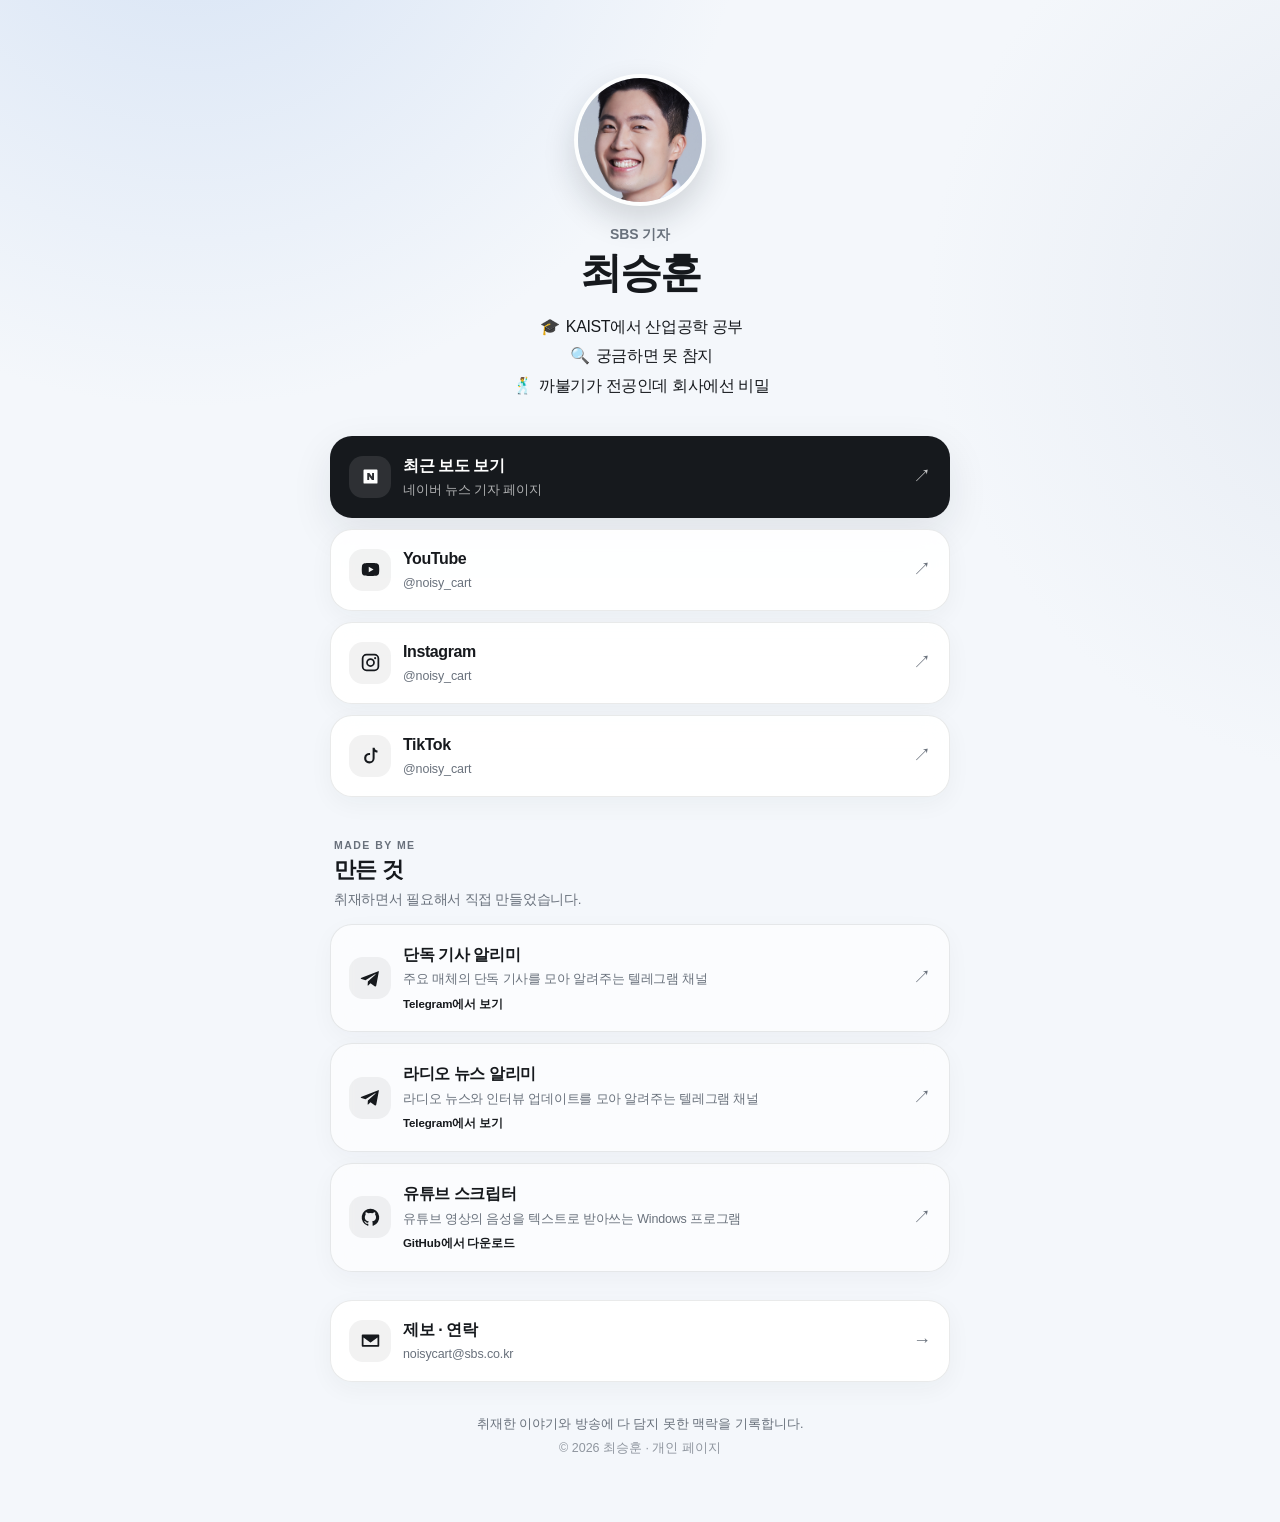
==== index.html @ fb5cbf2c "Update index.html" ====
<!doctype html>
<html lang="ko">
<head>
  <meta charset="utf-8">
  <meta name="viewport" content="width=device-width, initial-scale=1, viewport-fit=cover">
  <title>최승훈 | SBS 기자</title>
  <meta name="description" content="SBS 기자 최승훈의 개인 페이지입니다. 최근 보도와 소셜 채널, 직접 만든 도구, 제보·연락처를 한곳에 모았습니다.">
  <meta name="theme-color" content="#f4f7fb">

  <meta property="og:type" content="website">
  <meta property="og:title" content="최승훈 | SBS 기자">
  <meta property="og:description" content="KAIST에서 산업공학 공부. 궁금하면 못 참지.">
  <meta property="og:url" content="https://choiseunghoon.com/">
  <meta property="og:image" content="https://choiseunghoon.com/assets/avatar-square.jpg">

  <meta name="twitter:card" content="summary">
  <meta name="twitter:title" content="최승훈 | SBS 기자">
  <meta name="twitter:description" content="KAIST에서 산업공학 공부. 궁금하면 못 참지.">
  <meta name="twitter:image" content="https://choiseunghoon.com/assets/avatar-square.jpg">

  <link rel="icon" href="assets/favicon.png" type="image/png">
  <link rel="canonical" href="https://choiseunghoon.com/">
  <link rel="stylesheet" href="styles.css?v=20260920-1">
</head>
<body>
  <main class="shell">
    <section class="profile" aria-labelledby="page-title">
      <img class="profile-photo" src="assets/profile.jpg" alt="최승훈 기자 프로필 사진" width="160" height="200">
      <p class="eyebrow">SBS 기자</p>
      <h1 id="page-title">최승훈</h1>
      <div class="bio" aria-label="소개">
        <p><span aria-hidden="true">🎓</span> KAIST에서 산업공학 공부</p>
        <p><span aria-hidden="true">🔍</span> 궁금하면 못 참지</p>
        <p><span aria-hidden="true">🕺</span> 까불기가 전공인데 회사에선 비밀</p>
      </div>
    </section>

    <nav class="links" aria-label="주요 링크">
      <a class="link-card primary" href="https://naver.me/GTSCk0RT" target="_blank" rel="noopener noreferrer">
        <span class="icon" aria-hidden="true">
          <svg viewBox="0 0 24 24"><path d="M5 4h14a1 1 0 0 1 1 1v14a1 1 0 0 1-1 1H5a1 1 0 0 1-1-1V5a1 1 0 0 1 1-1Zm3.3 4v8h2.2v-4.3L13.6 16H16V8h-2.2v4.3L10.7 8H8.3Z"/></svg>
        </span>
        <span class="link-copy">
          <strong>최근 보도 보기</strong>
          <small>네이버 뉴스 기자 페이지</small>
        </span>
        <span class="arrow" aria-hidden="true">↗</span>
      </a>

      <a class="link-card" href="https://www.youtube.com/@noisy_cart" target="_blank" rel="noopener noreferrer">
        <span class="icon" aria-hidden="true">
          <svg viewBox="0 0 24 24"><path d="M21.6 7.2a2.9 2.9 0 0 0-2-2C17.8 4.7 12 4.7 12 4.7s-5.8 0-7.6.5a2.9 2.9 0 0 0-2 2A30 30 0 0 0 2 12a30 30 0 0 0 .4 4.8 2.9 2.9 0 0 0 2 2c1.8.5 7.6.5 7.6.5s5.8 0 7.6-.5a2.9 2.9 0 0 0 2-2A30 30 0 0 0 22 12a30 30 0 0 0-.4-4.8ZM10 15.2V8.8l5.5 3.2L10 15.2Z"/></svg>
        </span>
        <span class="link-copy">
          <strong>YouTube</strong>
          <small>@noisy_cart</small>
        </span>
        <span class="arrow" aria-hidden="true">↗</span>
      </a>

      <a class="link-card" href="https://www.instagram.com/noisy_cart" target="_blank" rel="noopener noreferrer">
        <span class="icon" aria-hidden="true">
          <svg viewBox="0 0 24 24"><path d="M7.5 2h9A5.5 5.5 0 0 1 22 7.5v9a5.5 5.5 0 0 1-5.5 5.5h-9A5.5 5.5 0 0 1 2 16.5v-9A5.5 5.5 0 0 1 7.5 2Zm0 2A3.5 3.5 0 0 0 4 7.5v9A3.5 3.5 0 0 0 7.5 20h9a3.5 3.5 0 0 0 3.5-3.5v-9A3.5 3.5 0 0 0 16.5 4h-9ZM12 7a5 5 0 1 1 0 10 5 5 0 0 1 0-10Zm0 2a3 3 0 1 0 0 6 3 3 0 0 0 0-6Zm5.3-3.2a1.2 1.2 0 1 1 0 2.4 1.2 1.2 0 0 1 0-2.4Z"/></svg>
        </span>
        <span class="link-copy">
          <strong>Instagram</strong>
          <small>@noisy_cart</small>
        </span>
        <span class="arrow" aria-hidden="true">↗</span>
      </a>

      <a class="link-card" href="https://www.tiktok.com/@noisy_cart" target="_blank" rel="noopener noreferrer">
        <span class="icon" aria-hidden="true">
          <svg viewBox="0 0 24 24"><path d="M14.5 3h2.2c.3 1.7 1.3 3 3.3 3.4v2.3a8 8 0 0 1-3.3-1.1V15a6 6 0 1 1-5.2-5.9v2.4a3.6 3.6 0 1 0 2.9 3.5V3h.1Z"/></svg>
        </span>
        <span class="link-copy">
          <strong>TikTok</strong>
          <small>@noisy_cart</small>
        </span>
        <span class="arrow" aria-hidden="true">↗</span>
      </a>
    </nav>

    <section class="projects" aria-labelledby="projects-title">
      <div class="section-heading">
        <p class="section-kicker">MADE BY ME</p>
        <h2 id="projects-title">만든 것</h2>
        <p>취재하면서 필요해서 직접 만들었습니다.</p>
      </div>

      <div class="project-list">
        <a class="project-card" href="https://t.me/exclusive_alert" target="_blank" rel="noopener noreferrer">
          <span class="project-icon telegram" aria-hidden="true">
            <svg viewBox="0 0 24 24"><path d="M21.7 3.4 18.6 20c-.2 1.2-.9 1.5-1.9.9l-4.7-3.5-2.3 2.2c-.3.3-.5.5-1 .5l.3-4.8 8.8-7.9c.4-.3-.1-.5-.6-.2L6.3 14 1.6 12.5c-1-.3-1-1 .2-1.5L20.2 3.9c.9-.3 1.7.2 1.5-.5Z"/></svg>
          </span>
          <span class="project-copy">
            <strong>단독 기사 알리미</strong>
            <small>주요 매체의 단독 기사를 모아 알려주는 텔레그램 채널</small>
            <em>Telegram에서 보기</em>
          </span>
          <span class="arrow" aria-hidden="true">↗</span>
        </a>

        <a class="project-card" href="https://t.me/radionewsalert" target="_blank" rel="noopener noreferrer">
          <span class="project-icon telegram" aria-hidden="true">
            <svg viewBox="0 0 24 24"><path d="M21.7 3.4 18.6 20c-.2 1.2-.9 1.5-1.9.9l-4.7-3.5-2.3 2.2c-.3.3-.5.5-1 .5l.3-4.8 8.8-7.9c.4-.3-.1-.5-.6-.2L6.3 14 1.6 12.5c-1-.3-1-1 .2-1.5L20.2 3.9c.9-.3 1.7.2 1.5-.5Z"/></svg>
          </span>
          <span class="project-copy">
            <strong>라디오 뉴스 알리미</strong>
            <small>라디오 뉴스와 인터뷰 업데이트를 모아 알려주는 텔레그램 채널</small>
            <em>Telegram에서 보기</em>
          </span>
          <span class="arrow" aria-hidden="true">↗</span>
        </a>

        <a class="project-card" href="https://github.com/noisycart/youtube-stt-releases/releases/latest" target="_blank" rel="noopener noreferrer">
          <span class="project-icon" aria-hidden="true">
            <svg viewBox="0 0 24 24"><path d="M12 2a10 10 0 0 0-3.2 19.5c.5.1.7-.2.7-.5v-1.9c-2.8.6-3.4-1.2-3.4-1.2-.5-1.1-1.1-1.4-1.1-1.4-.9-.6.1-.6.1-.6 1 0 1.5 1 1.5 1 .9 1.5 2.3 1.1 2.9.8.1-.6.3-1.1.6-1.3-2.2-.3-4.6-1.1-4.6-4.9 0-1.1.4-2 1-2.7-.1-.3-.4-1.3.1-2.7 0 0 .8-.3 2.8 1a9.6 9.6 0 0 1 5 0c1.9-1.3 2.8-1 2.8-1 .5 1.4.2 2.4.1 2.7.7.7 1 1.6 1 2.7 0 3.8-2.3 4.6-4.6 4.9.4.3.7.9.7 1.8V21c0 .3.2.6.7.5A10 10 0 0 0 12 2Z"/></svg>
          </span>
          <span class="project-copy">
            <strong>유튜브 스크립터</strong>
            <small>유튜브 영상의 음성을 텍스트로 받아쓰는 Windows 프로그램</small>
            <em>GitHub에서 다운로드</em>
          </span>
          <span class="arrow" aria-hidden="true">↗</span>
        </a>
      </div>
    </section>

    <nav class="links contact-links" aria-label="연락">
      <a class="link-card contact" href="mailto:noisycart@sbs.co.kr?subject=%EC%A0%9C%EB%B3%B4%C2%B7%EC%97%B0%EB%9D%BD">
        <span class="icon" aria-hidden="true">
          <svg viewBox="0 0 24 24"><path d="M3 5h18a1 1 0 0 1 1 1v12a1 1 0 0 1-1 1H3a1 1 0 0 1-1-1V6a1 1 0 0 1 1-1Zm9 7.1L5.2 7h13.6L12 12.1ZM4 17h16V8.6l-7.4 5.5a1 1 0 0 1-1.2 0L4 8.6V17Z"/></svg>
        </span>
        <span class="link-copy">
          <strong>제보 · 연락</strong>
          <small>noisycart@sbs.co.kr</small>
        </span>
        <span class="arrow" aria-hidden="true">→</span>
      </a>
    </nav>

    <footer>
      <p>취재한 이야기와 방송에 다 담지 못한 맥락을 기록합니다.</p>
      <p class="fine">© 2026 최승훈 · 개인 페이지</p>
    </footer>
  </main>
</body>
</html>
---- styles.css ----
/* choiseunghoon.com — mobile-first, no external dependencies */
:root {
  --bg: #f4f7fb;
  --surface: rgba(255, 255, 255, 0.92);
  --surface-soft: rgba(255, 255, 255, 0.62);
  --text: #16191d;
  --muted: #69717c;
  --line: rgba(18, 24, 31, 0.09);
  --shadow: 0 14px 42px rgba(24, 34, 48, 0.09);
  --shadow-hover: 0 18px 50px rgba(24, 34, 48, 0.13);
  --radius: 22px;
  --accent: #16191d;
}

* { box-sizing: border-box; }

html {
  -webkit-text-size-adjust: 100%;
  scroll-behavior: smooth;
}

body {
  margin: 0;
  min-height: 100vh;
  color: var(--text);
  background:
    radial-gradient(circle at 15% -10%, rgba(189, 210, 239, 0.55), transparent 35rem),
    radial-gradient(circle at 110% 20%, rgba(225, 231, 240, 0.8), transparent 30rem),
    var(--bg);
  font-family:
    Pretendard, -apple-system, BlinkMacSystemFont, "Apple SD Gothic Neo",
    "Noto Sans KR", "Segoe UI", Roboto, Helvetica, Arial, sans-serif;
  line-height: 1.55;
}

a {
  color: inherit;
  text-decoration: none;
}

.shell {
  width: min(100% - 32px, 620px);
  margin: 0 auto;
  padding: max(44px, env(safe-area-inset-top)) 0 max(36px, env(safe-area-inset-bottom));
}

.profile {
  text-align: center;
  padding: 6px 6px 26px;
}

.profile-photo {
  display: block;
  width: 118px;
  height: 118px;
  margin: 0 auto 18px;
  object-fit: cover;
  object-position: 50% 34%;
  border-radius: 50%;
  border: 4px solid rgba(255, 255, 255, 0.95);
  box-shadow: 0 14px 32px rgba(21, 29, 40, 0.16);
  background: #dfe5ee;
}

.eyebrow {
  margin: 0 0 3px;
  color: var(--muted);
  font-size: 14px;
  font-weight: 700;
  letter-spacing: -0.01em;
}

h1 {
  margin: 0;
  font-size: clamp(31px, 9vw, 42px);
  line-height: 1.14;
  letter-spacing: -0.045em;
}

.bio {
  margin-top: 18px;
  font-size: 15.5px;
  letter-spacing: -0.025em;
}

.bio p {
  margin: 5px 0;
}

.bio span {
  display: inline-block;
  width: 1.55em;
  text-align: center;
}

.links {
  display: grid;
  gap: 11px;
}

.link-card {
  display: grid;
  grid-template-columns: 42px minmax(0, 1fr) 24px;
  align-items: center;
  gap: 12px;
  min-height: 78px;
  padding: 14px 16px;
  border: 1px solid var(--line);
  border-radius: var(--radius);
  background: var(--surface);
  box-shadow: 0 7px 24px rgba(28, 38, 50, 0.045);
  backdrop-filter: blur(14px);
  -webkit-backdrop-filter: blur(14px);
  transition: transform 160ms ease, box-shadow 160ms ease, border-color 160ms ease;
}

.link-card:hover,
.link-card:focus-visible,
.project-card:hover,
.project-card:focus-visible {
  transform: translateY(-2px);
  box-shadow: var(--shadow-hover);
  border-color: rgba(18, 24, 31, 0.16);
  outline: none;
}

.link-card.primary {
  background: var(--accent);
  color: white;
  border-color: transparent;
  box-shadow: var(--shadow);
}

.link-card.primary small {
  color: rgba(255, 255, 255, 0.66);
}

.icon,
.project-icon {
  display: grid;
  place-items: center;
  width: 42px;
  height: 42px;
  border-radius: 14px;
  background: rgba(22, 25, 29, 0.055);
}

.primary .icon {
  background: rgba(255, 255, 255, 0.1);
}

.icon svg,
.project-icon svg {
  width: 21px;
  height: 21px;
  fill: currentColor;
}

.link-copy,
.project-copy {
  min-width: 0;
}

.link-copy strong,
.link-copy small {
  display: block;
  overflow: hidden;
  text-overflow: ellipsis;
  white-space: nowrap;
}

.link-copy strong {
  font-size: 16px;
  font-weight: 760;
  letter-spacing: -0.025em;
}

.link-copy small {
  margin-top: 2px;
  color: var(--muted);
  font-size: 12.5px;
  letter-spacing: -0.01em;
}

.arrow {
  justify-self: end;
  color: var(--muted);
  font-size: 18px;
  transition: transform 160ms ease;
}

.primary .arrow {
  color: rgba(255, 255, 255, 0.75);
}

.link-card:hover .arrow,
.link-card:focus-visible .arrow,
.project-card:hover .arrow,
.project-card:focus-visible .arrow {
  transform: translate(2px, -1px);
}

/* Projects */
.projects {
  margin-top: 34px;
}

.section-heading {
  padding: 0 4px 13px;
}

.section-kicker {
  margin: 0 0 3px;
  color: var(--muted);
  font-size: 10.5px;
  font-weight: 800;
  letter-spacing: 0.14em;
}

.section-heading h2 {
  margin: 0;
  font-size: 22px;
  line-height: 1.25;
  letter-spacing: -0.035em;
}

.section-heading > p:last-child {
  margin: 6px 0 0;
  color: var(--muted);
  font-size: 13.5px;
  letter-spacing: -0.02em;
}

.project-list {
  display: grid;
  gap: 11px;
}

.project-card {
  display: grid;
  grid-template-columns: 42px minmax(0, 1fr) 24px;
  align-items: center;
  gap: 12px;
  padding: 16px;
  border: 1px solid var(--line);
  border-radius: var(--radius);
  background: var(--surface-soft);
  box-shadow: 0 7px 24px rgba(28, 38, 50, 0.035);
  backdrop-filter: blur(14px);
  -webkit-backdrop-filter: blur(14px);
  transition: transform 160ms ease, box-shadow 160ms ease, border-color 160ms ease;
}

.project-copy strong,
.project-copy small,
.project-copy em {
  display: block;
}

.project-copy strong {
  font-size: 16px;
  font-weight: 760;
  letter-spacing: -0.025em;
}

.project-copy small {
  margin-top: 3px;
  color: var(--muted);
  font-size: 12.5px;
  line-height: 1.45;
  letter-spacing: -0.015em;
}

.project-copy em {
  margin-top: 7px;
  color: var(--text);
  font-size: 11.5px;
  font-style: normal;
  font-weight: 750;
  letter-spacing: -0.01em;
}

.contact-links {
  margin-top: 28px;
}

footer {
  padding: 28px 6px 4px;
  color: var(--muted);
  text-align: center;
  font-size: 12.5px;
}

footer p {
  margin: 5px 0;
}

.fine {
  opacity: 0.72;
}

@media (min-width: 620px) {
  .shell {
    padding-top: 68px;
    padding-bottom: 54px;
  }

  .profile {
    padding-bottom: 32px;
  }

  .profile-photo {
    width: 132px;
    height: 132px;
  }

  .bio {
    font-size: 16px;
  }

  .link-card {
    min-height: 82px;
    padding-inline: 18px;
  }

  .projects {
    margin-top: 40px;
  }

  .project-card {
    padding: 18px;
  }
}

@media (prefers-reduced-motion: reduce) {
  *,
  *::before,
  *::after {
    scroll-behavior: auto !important;
    transition: none !important;
  }
}
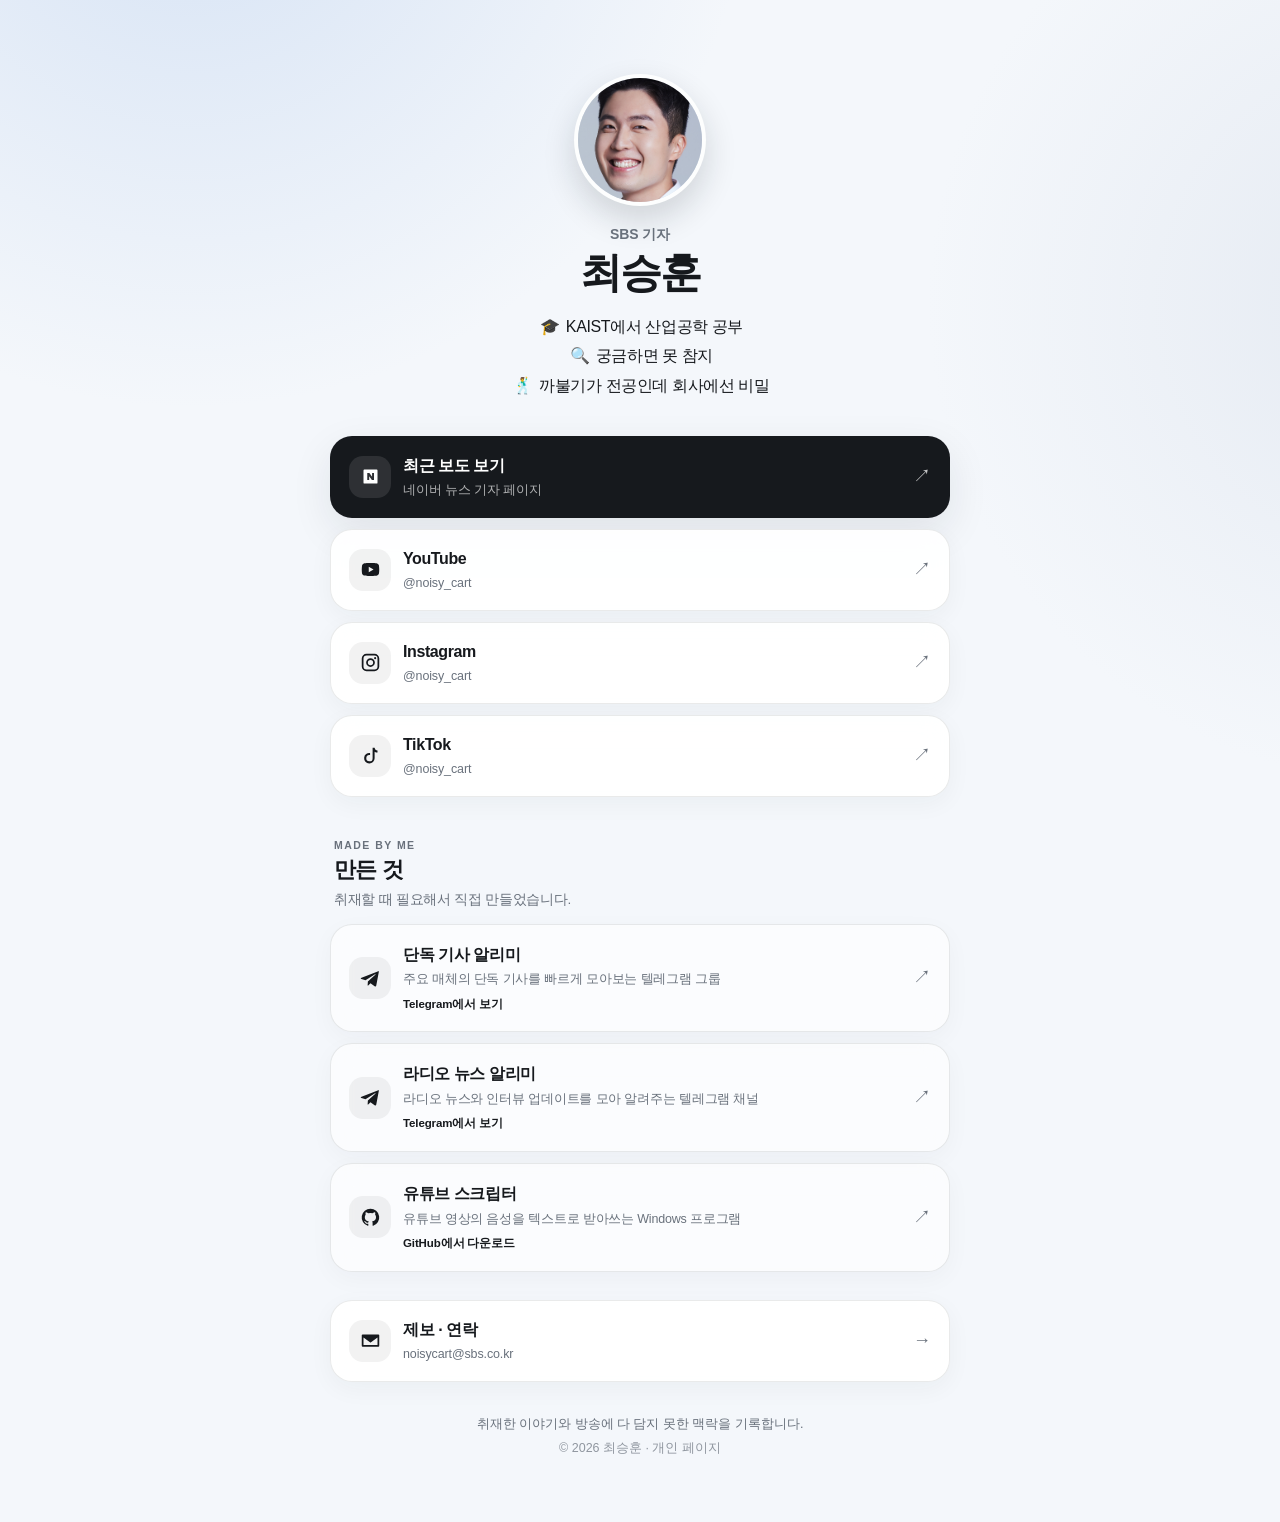
==== commit 5d71258c: "Add files via upload" ====
--- a/index.html
+++ b/index.html
@@ -20,7 +20,7 @@
 
   <link rel="icon" href="assets/favicon.png" type="image/png">
   <link rel="canonical" href="https://choiseunghoon.com/">
-  <link rel="stylesheet" href="styles.css?v=20260920-1">
+  <link rel="stylesheet" href="styles.css">
 </head>
 <body>
   <main class="shell">
@@ -85,7 +85,7 @@
       <div class="section-heading">
         <p class="section-kicker">MADE BY ME</p>
         <h2 id="projects-title">만든 것</h2>
-        <p>취재하면서 필요해서 직접 만들었습니다.</p>
+        <p>취재할 때 필요해서 직접 만들었습니다.</p>
       </div>
 
       <div class="project-list">
@@ -95,7 +95,7 @@
           </span>
           <span class="project-copy">
             <strong>단독 기사 알리미</strong>
-            <small>주요 매체의 단독 기사를 모아 알려주는 텔레그램 채널</small>
+            <small>주요 매체의 단독 기사를 빠르게 모아보는 텔레그램 그룹</small>
             <em>Telegram에서 보기</em>
           </span>
           <span class="arrow" aria-hidden="true">↗</span>
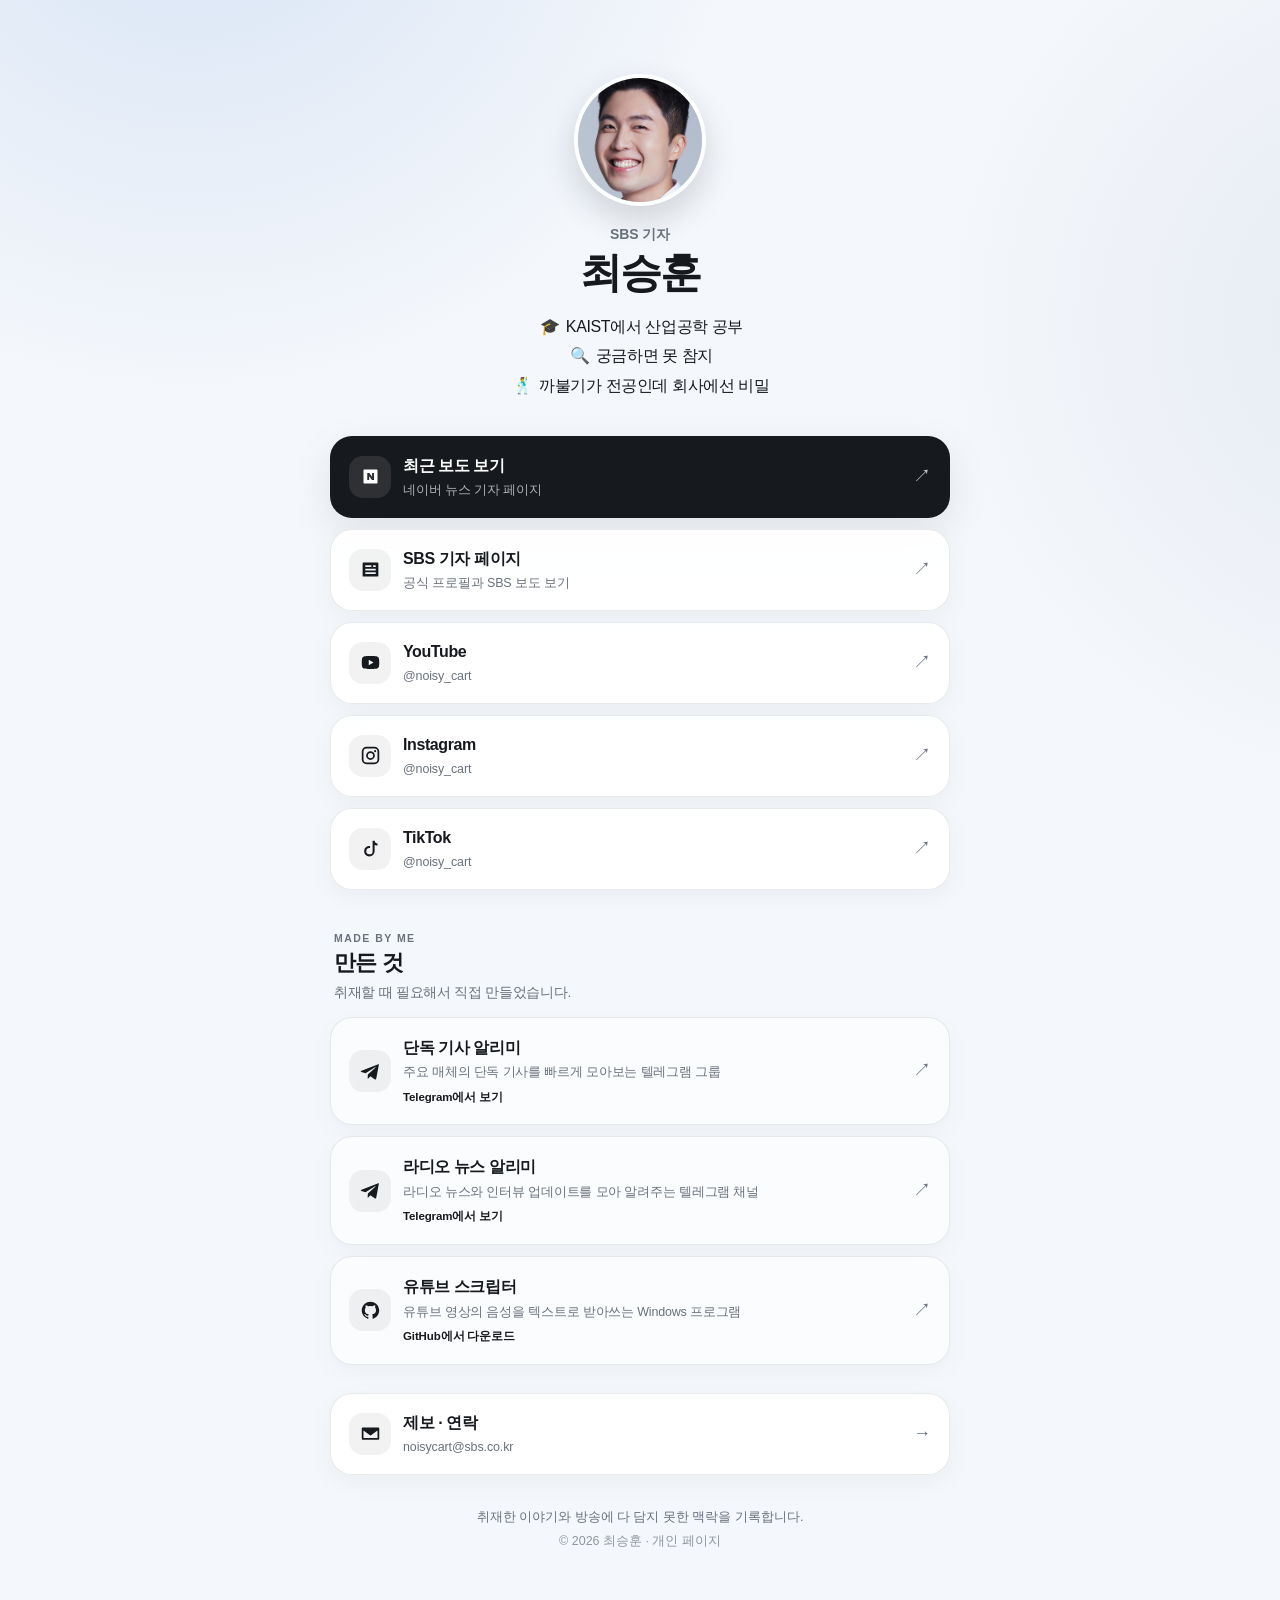
==== commit bae53123: "Add files via upload" ====
--- a/index.html
+++ b/index.html
@@ -4,7 +4,7 @@
   <meta charset="utf-8">
   <meta name="viewport" content="width=device-width, initial-scale=1, viewport-fit=cover">
   <title>최승훈 | SBS 기자</title>
-  <meta name="description" content="SBS 기자 최승훈의 개인 페이지입니다. 최근 보도와 소셜 채널, 직접 만든 도구, 제보·연락처를 한곳에 모았습니다.">
+  <meta name="description" content="SBS 기자 최승훈의 개인 페이지입니다. 최근 보도와 공식 기자 페이지, 소셜 채널, 직접 만든 도구, 제보·연락처를 한곳에 모았습니다.">
   <meta name="theme-color" content="#f4f7fb">
 
   <meta property="og:type" content="website">
@@ -20,7 +20,7 @@
 
   <link rel="icon" href="assets/favicon.png" type="image/png">
   <link rel="canonical" href="https://choiseunghoon.com/">
-  <link rel="stylesheet" href="styles.css">
+  <link rel="stylesheet" href="styles.css?v=20260920-2">
 </head>
 <body>
   <main class="shell">
@@ -43,6 +43,17 @@
         <span class="link-copy">
           <strong>최근 보도 보기</strong>
           <small>네이버 뉴스 기자 페이지</small>
+        </span>
+        <span class="arrow" aria-hidden="true">↗</span>
+      </a>
+
+      <a class="link-card" href="https://news.sbs.co.kr/news/reporterPage.do?reporterId=noisycart" target="_blank" rel="noopener noreferrer">
+        <span class="icon" aria-hidden="true">
+          <svg viewBox="0 0 24 24"><path d="M4 4h16a1 1 0 0 1 1 1v14a1 1 0 0 1-1 1H4a1 1 0 0 1-1-1V5a1 1 0 0 1 1-1Zm2 3v2h7V7H6Zm0 4v2h12v-2H6Zm0 4v2h12v-2H6Zm9-8v2h3V7h-3Z"/></svg>
+        </span>
+        <span class="link-copy">
+          <strong>SBS 기자 페이지</strong>
+          <small>공식 프로필과 SBS 보도 보기</small>
         </span>
         <span class="arrow" aria-hidden="true">↗</span>
       </a>
@@ -145,5 +156,13 @@
       <p class="fine">© 2026 최승훈 · 개인 페이지</p>
     </footer>
   </main>
+
+  <!-- Cloudflare Web Analytics -->
+  <script
+    type="module"
+    src="https://static.cloudflareinsights.com/beacon.min.js"
+    data-cf-beacon='{"token":"0c27c18cb25145109643629670fee045"}'>
+  </script>
+  <!-- End Cloudflare Web Analytics -->
 </body>
 </html>
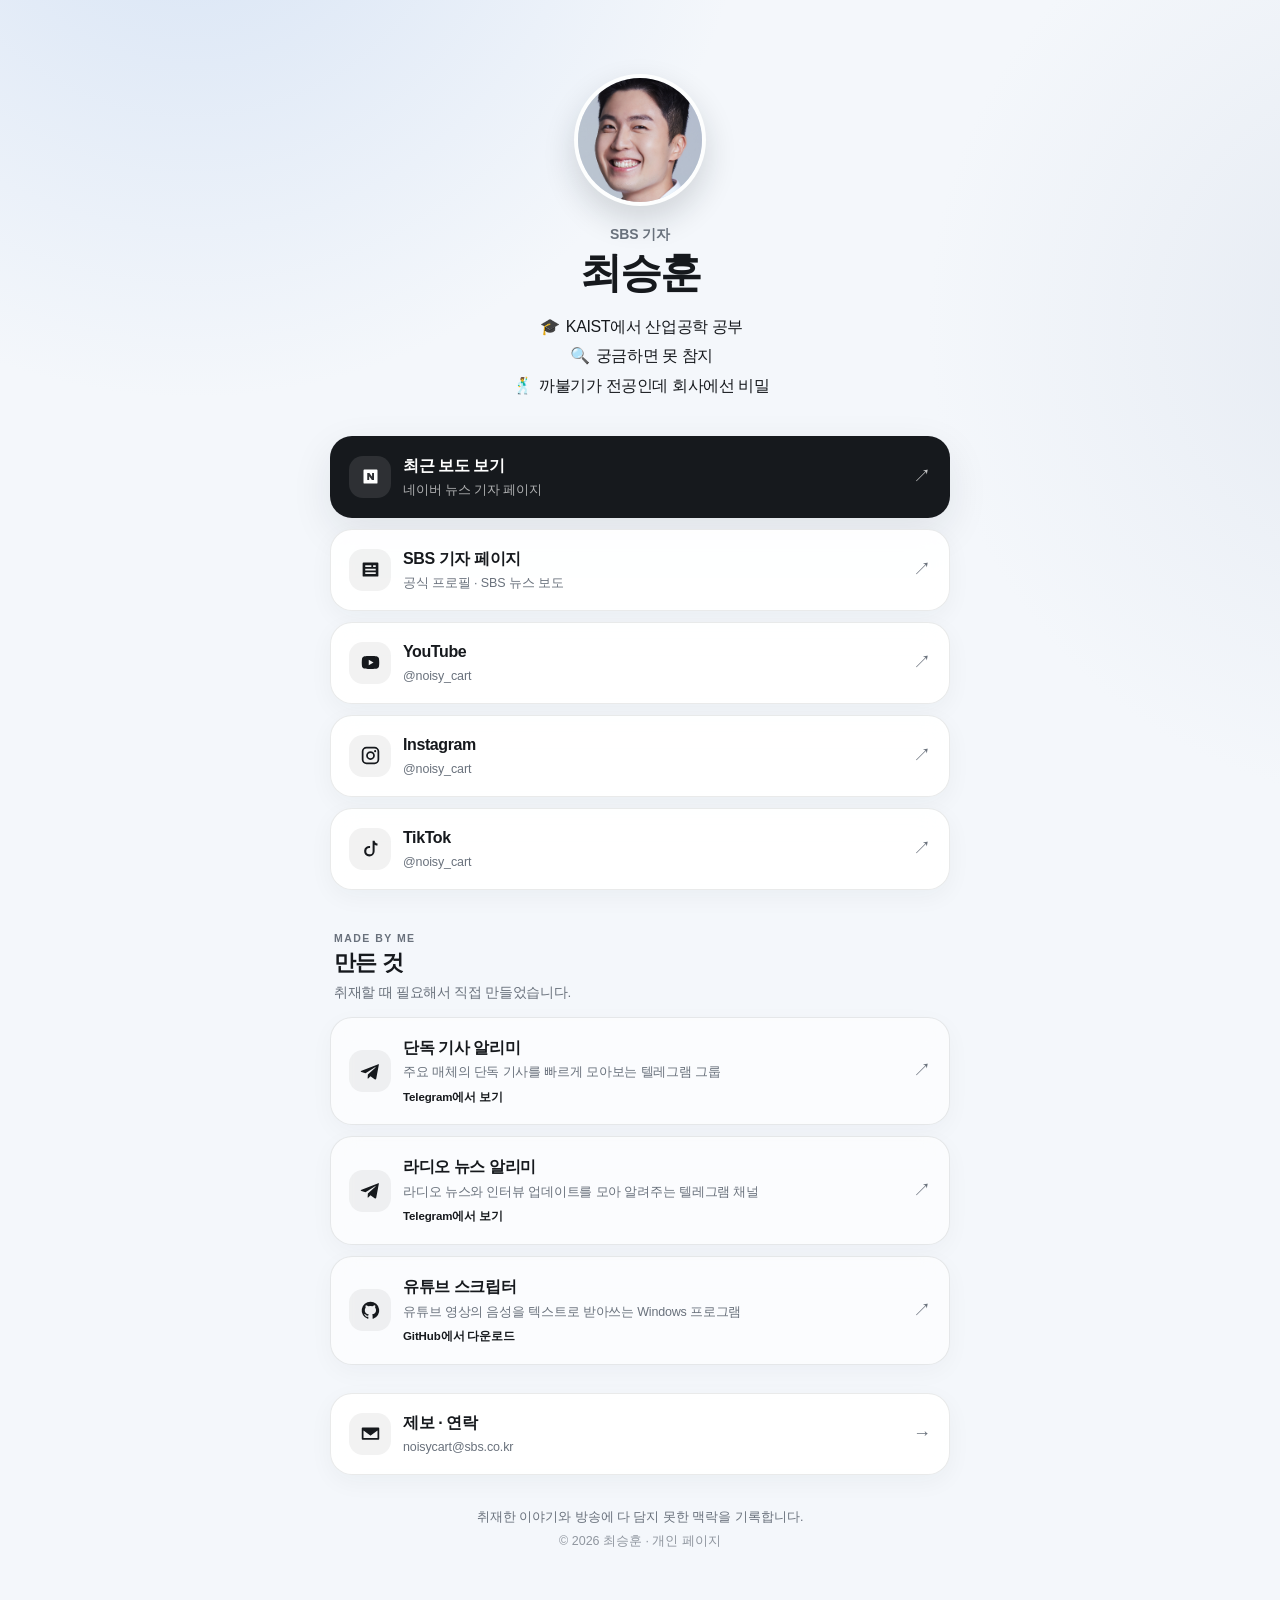
==== commit 818acb71: "Add files via upload" ====
--- a/index.html
+++ b/index.html
@@ -53,7 +53,7 @@
         </span>
         <span class="link-copy">
           <strong>SBS 기자 페이지</strong>
-          <small>공식 프로필과 SBS 보도 보기</small>
+          <small>공식 프로필 · SBS 뉴스 보도</small>
         </span>
         <span class="arrow" aria-hidden="true">↗</span>
       </a>
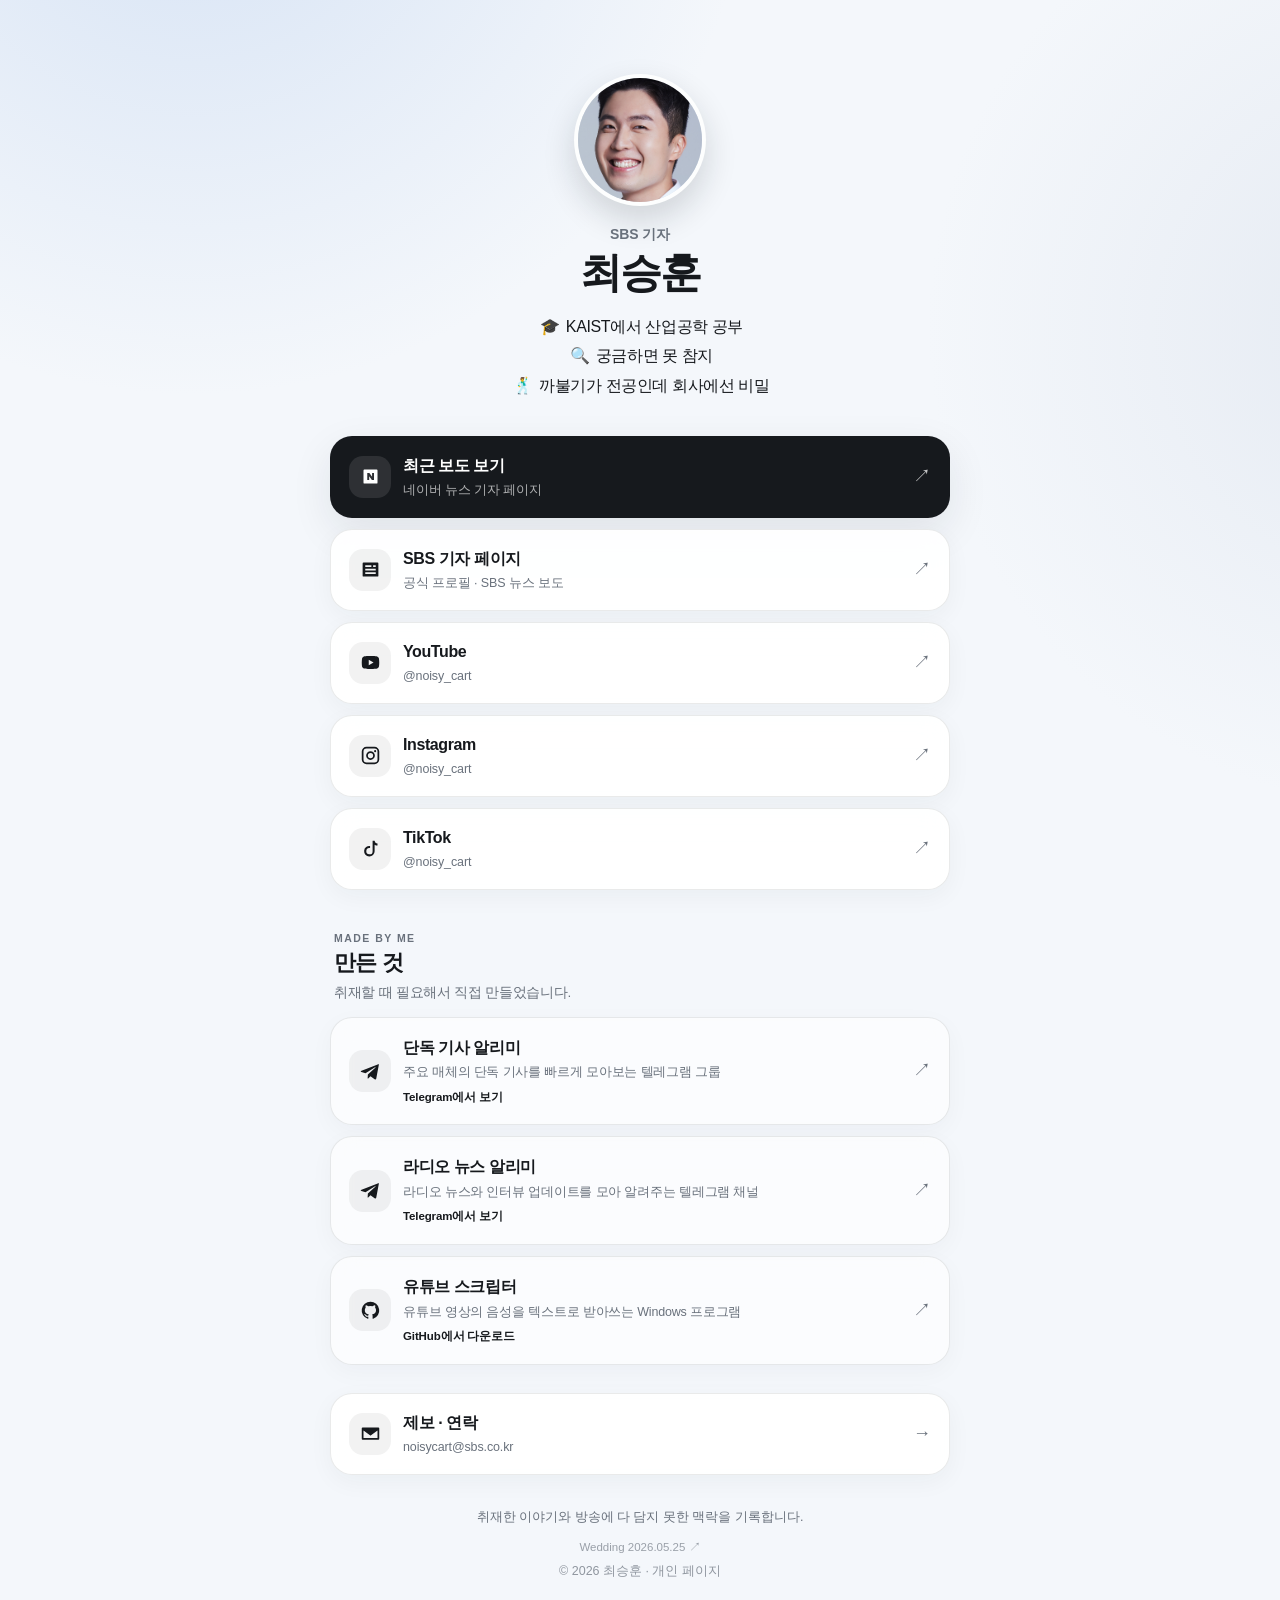
==== commit f48388a4: "Update index.html" ====
--- a/index.html
+++ b/index.html
@@ -153,6 +153,9 @@
 
     <footer>
       <p>취재한 이야기와 방송에 다 담지 못한 맥락을 기록합니다.</p>
+      <p style="margin-top:12px; font-size:11.5px; opacity:.65;">
+        <a href="/wedding/" style="color:inherit; text-decoration:none;">Wedding 2026.05.25 ↗</a>
+      </p>
       <p class="fine">© 2026 최승훈 · 개인 페이지</p>
     </footer>
   </main>
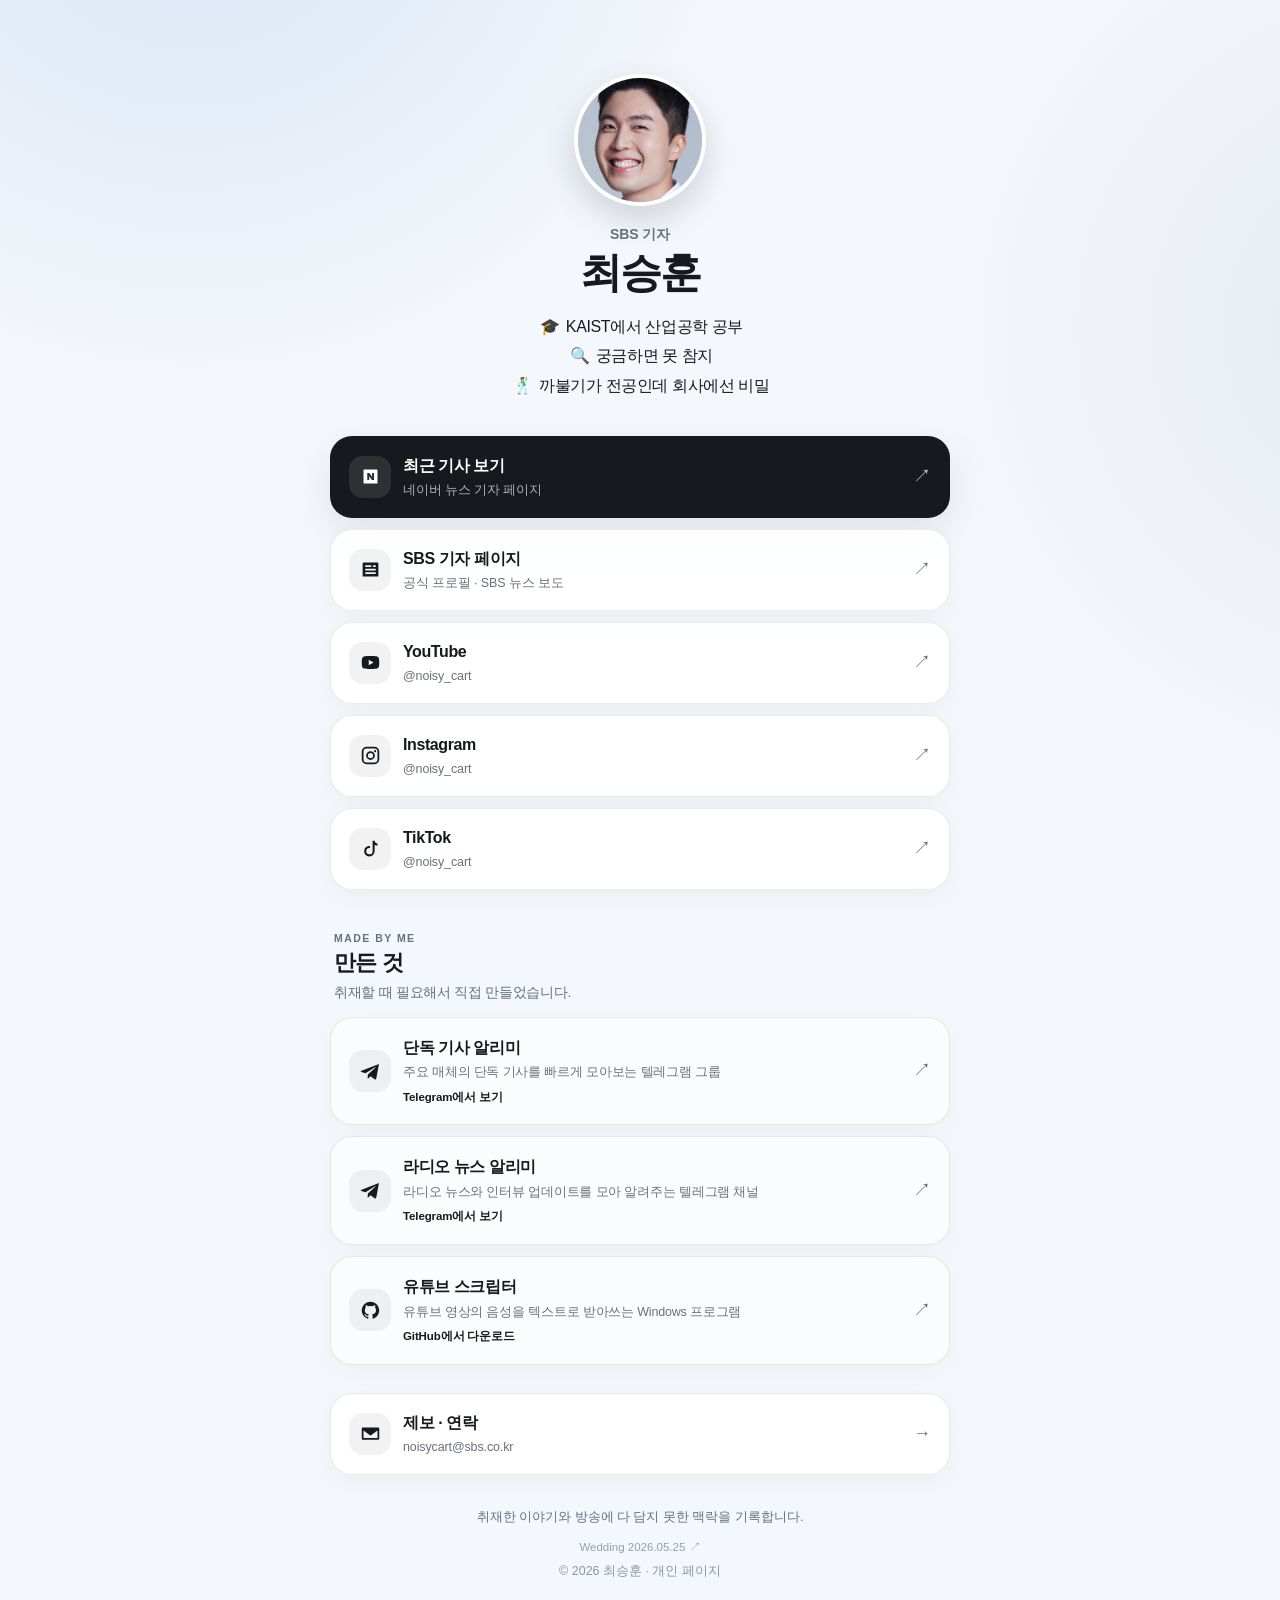
==== commit 888fab9e: "Update index.html" ====
--- a/index.html
+++ b/index.html
@@ -41,7 +41,7 @@
           <svg viewBox="0 0 24 24"><path d="M5 4h14a1 1 0 0 1 1 1v14a1 1 0 0 1-1 1H5a1 1 0 0 1-1-1V5a1 1 0 0 1 1-1Zm3.3 4v8h2.2v-4.3L13.6 16H16V8h-2.2v4.3L10.7 8H8.3Z"/></svg>
         </span>
         <span class="link-copy">
-          <strong>최근 보도 보기</strong>
+          <strong>최근 기사 보기</strong>
           <small>네이버 뉴스 기자 페이지</small>
         </span>
         <span class="arrow" aria-hidden="true">↗</span>
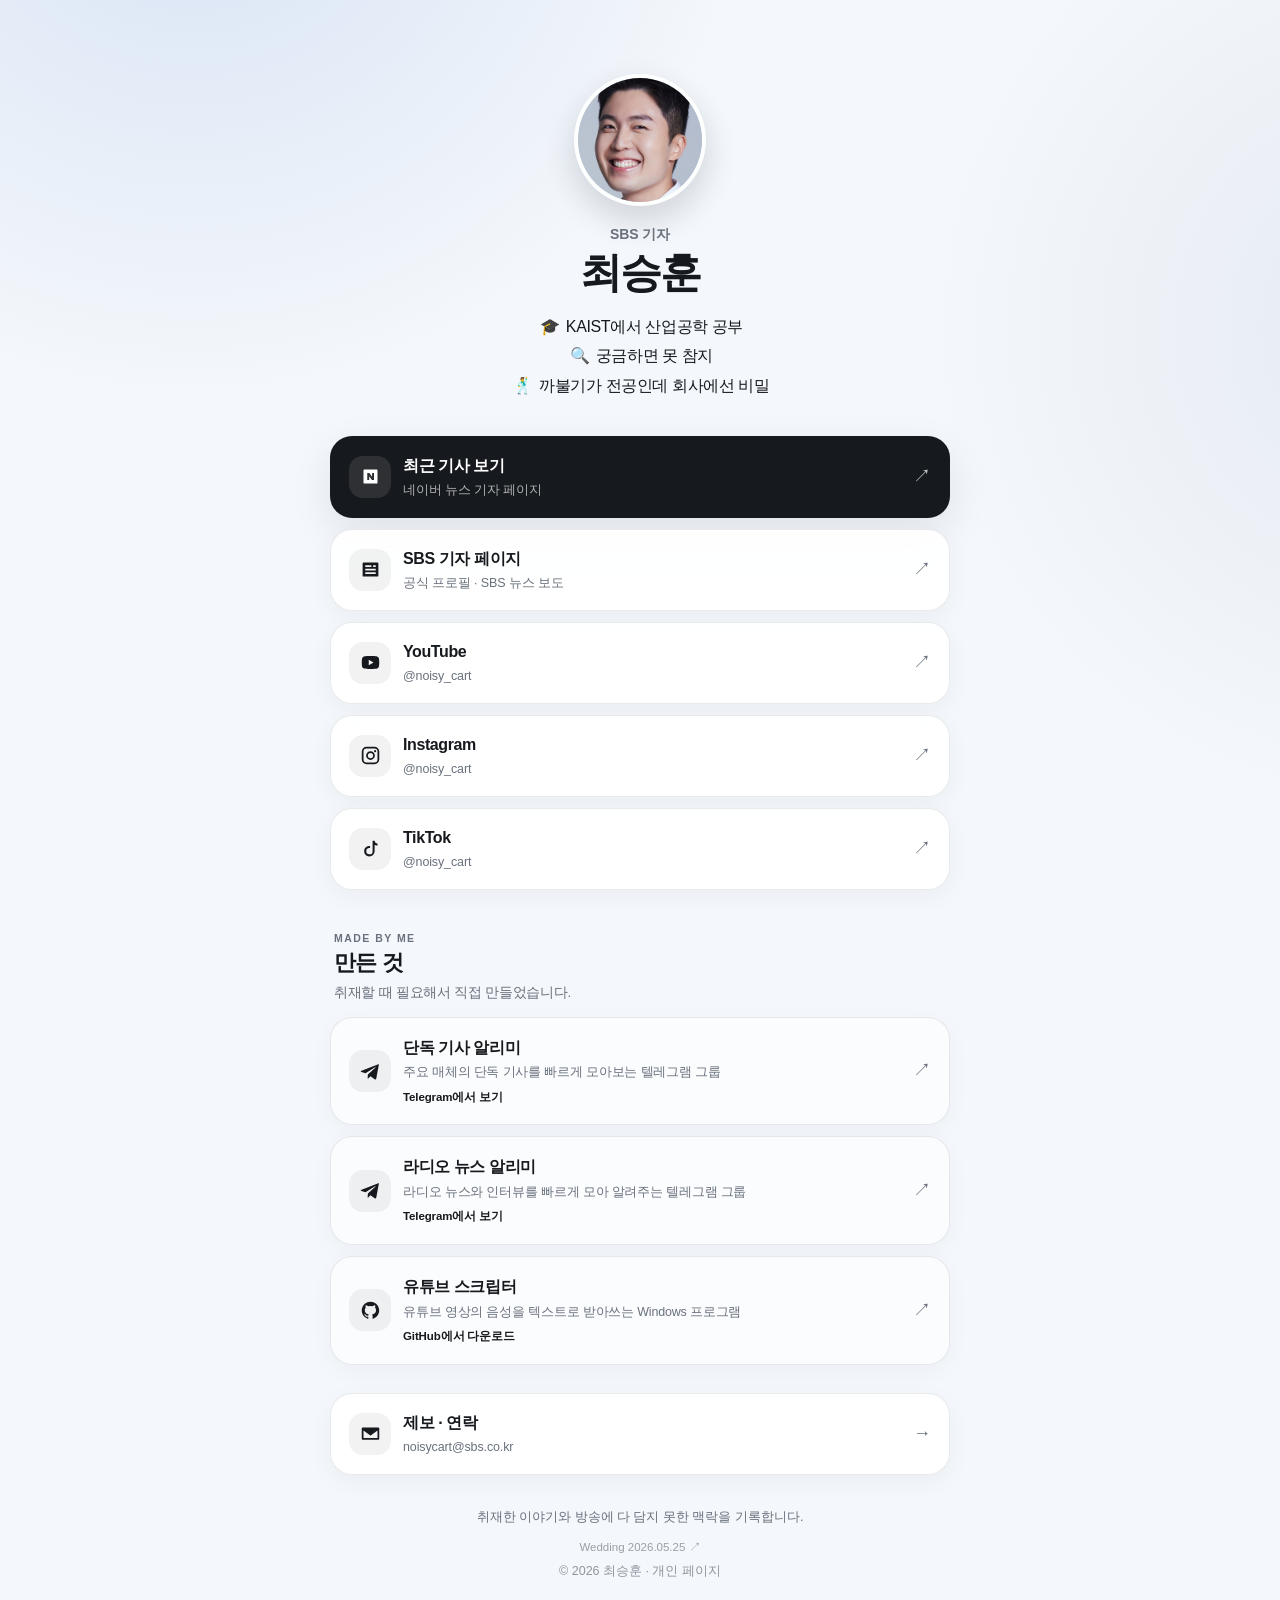
==== commit cf5f243c: "Update index.html" ====
--- a/index.html
+++ b/index.html
@@ -112,13 +112,13 @@
           <span class="arrow" aria-hidden="true">↗</span>
         </a>
 
-        <a class="project-card" href="https://t.me/radionewsalert" target="_blank" rel="noopener noreferrer">
+        <a class="project-card" href="https://t.me/radionews_alert" target="_blank" rel="noopener noreferrer">
           <span class="project-icon telegram" aria-hidden="true">
             <svg viewBox="0 0 24 24"><path d="M21.7 3.4 18.6 20c-.2 1.2-.9 1.5-1.9.9l-4.7-3.5-2.3 2.2c-.3.3-.5.5-1 .5l.3-4.8 8.8-7.9c.4-.3-.1-.5-.6-.2L6.3 14 1.6 12.5c-1-.3-1-1 .2-1.5L20.2 3.9c.9-.3 1.7.2 1.5-.5Z"/></svg>
           </span>
           <span class="project-copy">
             <strong>라디오 뉴스 알리미</strong>
-            <small>라디오 뉴스와 인터뷰 업데이트를 모아 알려주는 텔레그램 채널</small>
+            <small>라디오 뉴스와 인터뷰를 빠르게 모아 알려주는 텔레그램 그룹</small>
             <em>Telegram에서 보기</em>
           </span>
           <span class="arrow" aria-hidden="true">↗</span>
